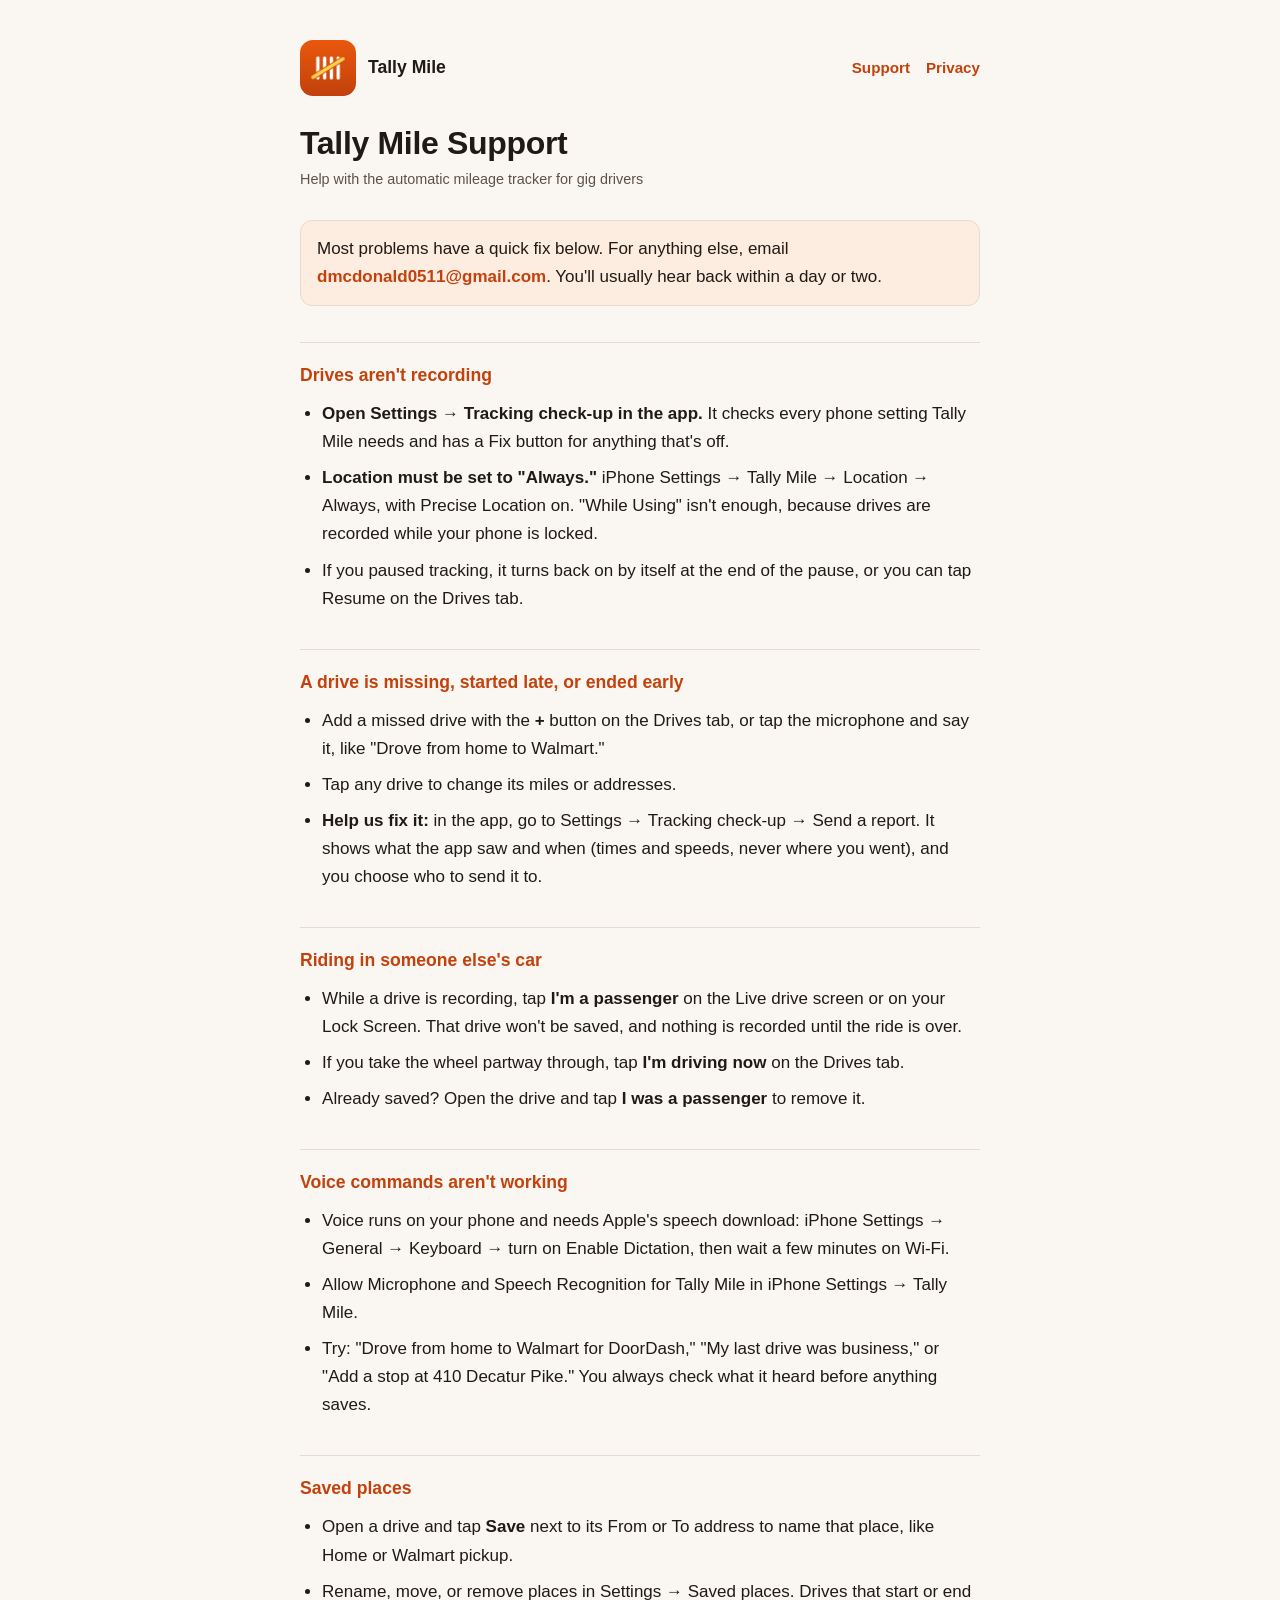
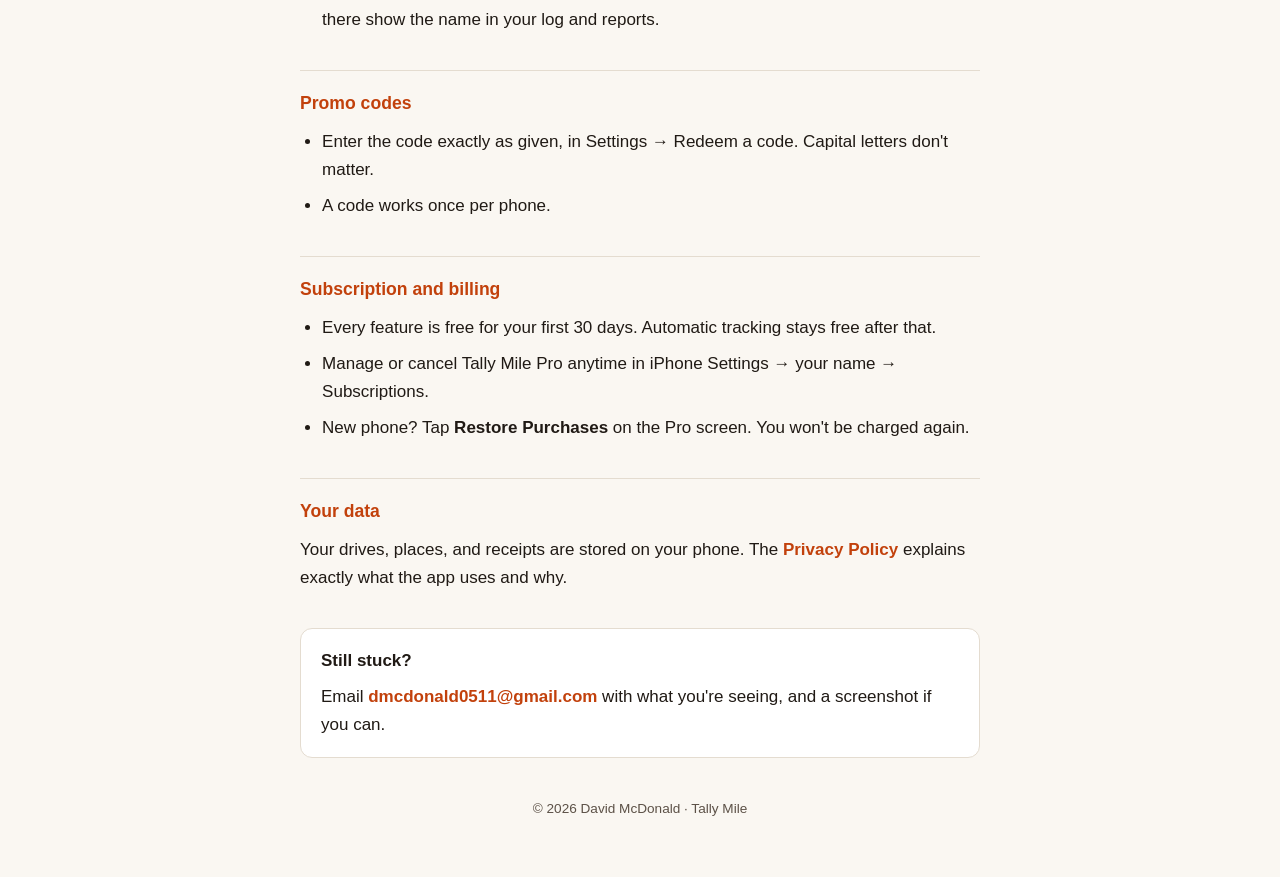
==== index.html @ 379bca7c "Tally Mile support and privacy pages Co-Authored-By: WOZCODE <contact@withwoz.com>" ====
<!doctype html>
<html lang="en">
<head>
  <meta charset="utf-8">
  <meta name="viewport" content="width=device-width, initial-scale=1">
  <title>Tally Mile Support</title>
  <meta name="description" content="Help with Tally Mile, the automatic mileage tracker for gig drivers.">
  <link rel="icon" href="icon.png">
  <link rel="stylesheet" href="style.css">
</head>
<body>
<div class="wrap">
  <header>
    <img src="icon.png" alt="">
    <span class="brand">Tally Mile</span>
    <nav><a href="./">Support</a><a href="privacy/">Privacy</a></nav>
  </header>

  <h1>Tally Mile Support</h1>
  <p class="meta">Help with the automatic mileage tracker for gig drivers</p>

  <p class="callout">Most problems have a quick fix below. For anything else, email <a href="mailto:dmcdonald0511@gmail.com">dmcdonald0511@gmail.com</a>. You'll usually hear back within a day or two.</p>

  <h2>Drives aren't recording</h2>
  <ul>
    <li><strong>Open Settings → Tracking check-up in the app.</strong> It checks every phone setting Tally Mile needs and has a Fix button for anything that's off.</li>
    <li><strong>Location must be set to "Always."</strong> iPhone Settings → Tally Mile → Location → Always, with Precise Location on. "While Using" isn't enough, because drives are recorded while your phone is locked.</li>
    <li>If you paused tracking, it turns back on by itself at the end of the pause, or you can tap Resume on the Drives tab.</li>
  </ul>

  <h2>A drive is missing, started late, or ended early</h2>
  <ul>
    <li>Add a missed drive with the <strong>+</strong> button on the Drives tab, or tap the microphone and say it, like "Drove from home to Walmart."</li>
    <li>Tap any drive to change its miles or addresses.</li>
    <li><strong>Help us fix it:</strong> in the app, go to Settings → Tracking check-up → Send a report. It shows what the app saw and when (times and speeds, never where you went), and you choose who to send it to.</li>
  </ul>

  <h2>Riding in someone else's car</h2>
  <ul>
    <li>While a drive is recording, tap <strong>I'm a passenger</strong> on the Live drive screen or on your Lock Screen. That drive won't be saved, and nothing is recorded until the ride is over.</li>
    <li>If you take the wheel partway through, tap <strong>I'm driving now</strong> on the Drives tab.</li>
    <li>Already saved? Open the drive and tap <strong>I was a passenger</strong> to remove it.</li>
  </ul>

  <h2>Voice commands aren't working</h2>
  <ul>
    <li>Voice runs on your phone and needs Apple's speech download: iPhone Settings → General → Keyboard → turn on Enable Dictation, then wait a few minutes on Wi-Fi.</li>
    <li>Allow Microphone and Speech Recognition for Tally Mile in iPhone Settings → Tally Mile.</li>
    <li>Try: "Drove from home to Walmart for DoorDash," "My last drive was business," or "Add a stop at 410 Decatur Pike." You always check what it heard before anything saves.</li>
  </ul>

  <h2>Saved places</h2>
  <ul>
    <li>Open a drive and tap <strong>Save</strong> next to its From or To address to name that place, like Home or Walmart pickup.</li>
    <li>Rename, move, or remove places in Settings → Saved places. Drives that start or end there show the name in your log and reports.</li>
  </ul>

  <h2>Promo codes</h2>
  <ul>
    <li>Enter the code exactly as given, in Settings → Redeem a code. Capital letters don't matter.</li>
    <li>A code works once per phone.</li>
  </ul>

  <h2>Subscription and billing</h2>
  <ul>
    <li>Every feature is free for your first 30 days. Automatic tracking stays free after that.</li>
    <li>Manage or cancel Tally Mile Pro anytime in iPhone Settings → your name → Subscriptions.</li>
    <li>New phone? Tap <strong>Restore Purchases</strong> on the Pro screen. You won't be charged again.</li>
  </ul>

  <h2>Your data</h2>
  <p>Your drives, places, and receipts are stored on your phone. The <a href="privacy/">Privacy Policy</a> explains exactly what the app uses and why.</p>

  <div class="contact">
    <strong>Still stuck?</strong>
    <p style="margin:8px 0 0">Email <a href="mailto:dmcdonald0511@gmail.com">dmcdonald0511@gmail.com</a> with what you're seeing, and a screenshot if you can.</p>
  </div>

  <footer>© 2026 David McDonald · Tally Mile</footer>
</div>
</body>
</html>
---- style.css ----
:root {
  --ink: #201a15;
  --ink-soft: #5c5147;
  --paper: #faf7f2;
  --paper-raised: #ffffff;
  --line: #e4dcd0;
  --accent: #c2410c;
  --accent-soft: #fdece0;
  color-scheme: light;
}
@media (prefers-color-scheme: dark) {
  :root {
    --ink: #f2ede4;
    --ink-soft: #b8ada0;
    --paper: #1a1613;
    --paper-raised: #241f1a;
    --line: #3a322a;
    --accent: #ff8a4c;
    --accent-soft: #3a2318;
    color-scheme: dark;
  }
}
* { box-sizing: border-box; }
body {
  margin: 0;
  background: var(--paper);
  color: var(--ink);
  font: 17px/1.65 -apple-system, BlinkMacSystemFont, 'Segoe UI', Roboto, sans-serif;
  padding: 40px 16px 56px;
}
.wrap { max-width: 680px; margin: 0 auto; }
header { display: flex; align-items: center; gap: 12px; margin-bottom: 28px; }
header img { width: 56px; height: 56px; border-radius: 13px; }
header .brand { font-weight: 800; font-size: 1.1rem; }
header nav { margin-left: auto; display: flex; gap: 16px; font-size: 0.95rem; }
a { color: var(--accent); font-weight: 600; text-decoration: none; }
a:hover { text-decoration: underline; }
h1 { font-size: 2rem; line-height: 1.2; letter-spacing: -0.01em; margin: 0 0 6px; }
.meta { color: var(--ink-soft); font-size: 0.9rem; margin: 0 0 28px; }
h2 {
  font-size: 1.1rem;
  color: var(--accent);
  margin: 36px 0 10px;
  padding-top: 18px;
  border-top: 1px solid var(--line);
}
p { margin: 0 0 14px; }
ul { margin: 0 0 14px; padding-left: 1.3em; }
li { margin-bottom: 8px; }
.callout {
  background: var(--accent-soft);
  border: 1px solid var(--line);
  border-radius: 12px;
  padding: 14px 16px;
  margin: 0 0 8px;
}
.table-wrap { overflow-x: auto; margin: 8px 0 14px; }
table {
  width: 100%;
  border-collapse: collapse;
  font-size: 0.92rem;
  background: var(--paper-raised);
  border: 1px solid var(--line);
}
th, td { text-align: left; padding: 10px 12px; border-bottom: 1px solid var(--line); vertical-align: top; }
th { color: var(--ink-soft); font-size: 0.78rem; text-transform: uppercase; letter-spacing: 0.04em; }
.contact {
  background: var(--paper-raised);
  border: 1px solid var(--line);
  border-radius: 12px;
  padding: 18px 20px;
  margin-top: 36px;
}
footer { color: var(--ink-soft); font-size: 0.85rem; margin-top: 40px; text-align: center; }
@media (max-width: 480px) {
  h1 { font-size: 1.6rem; }
  header nav { gap: 12px; }
}
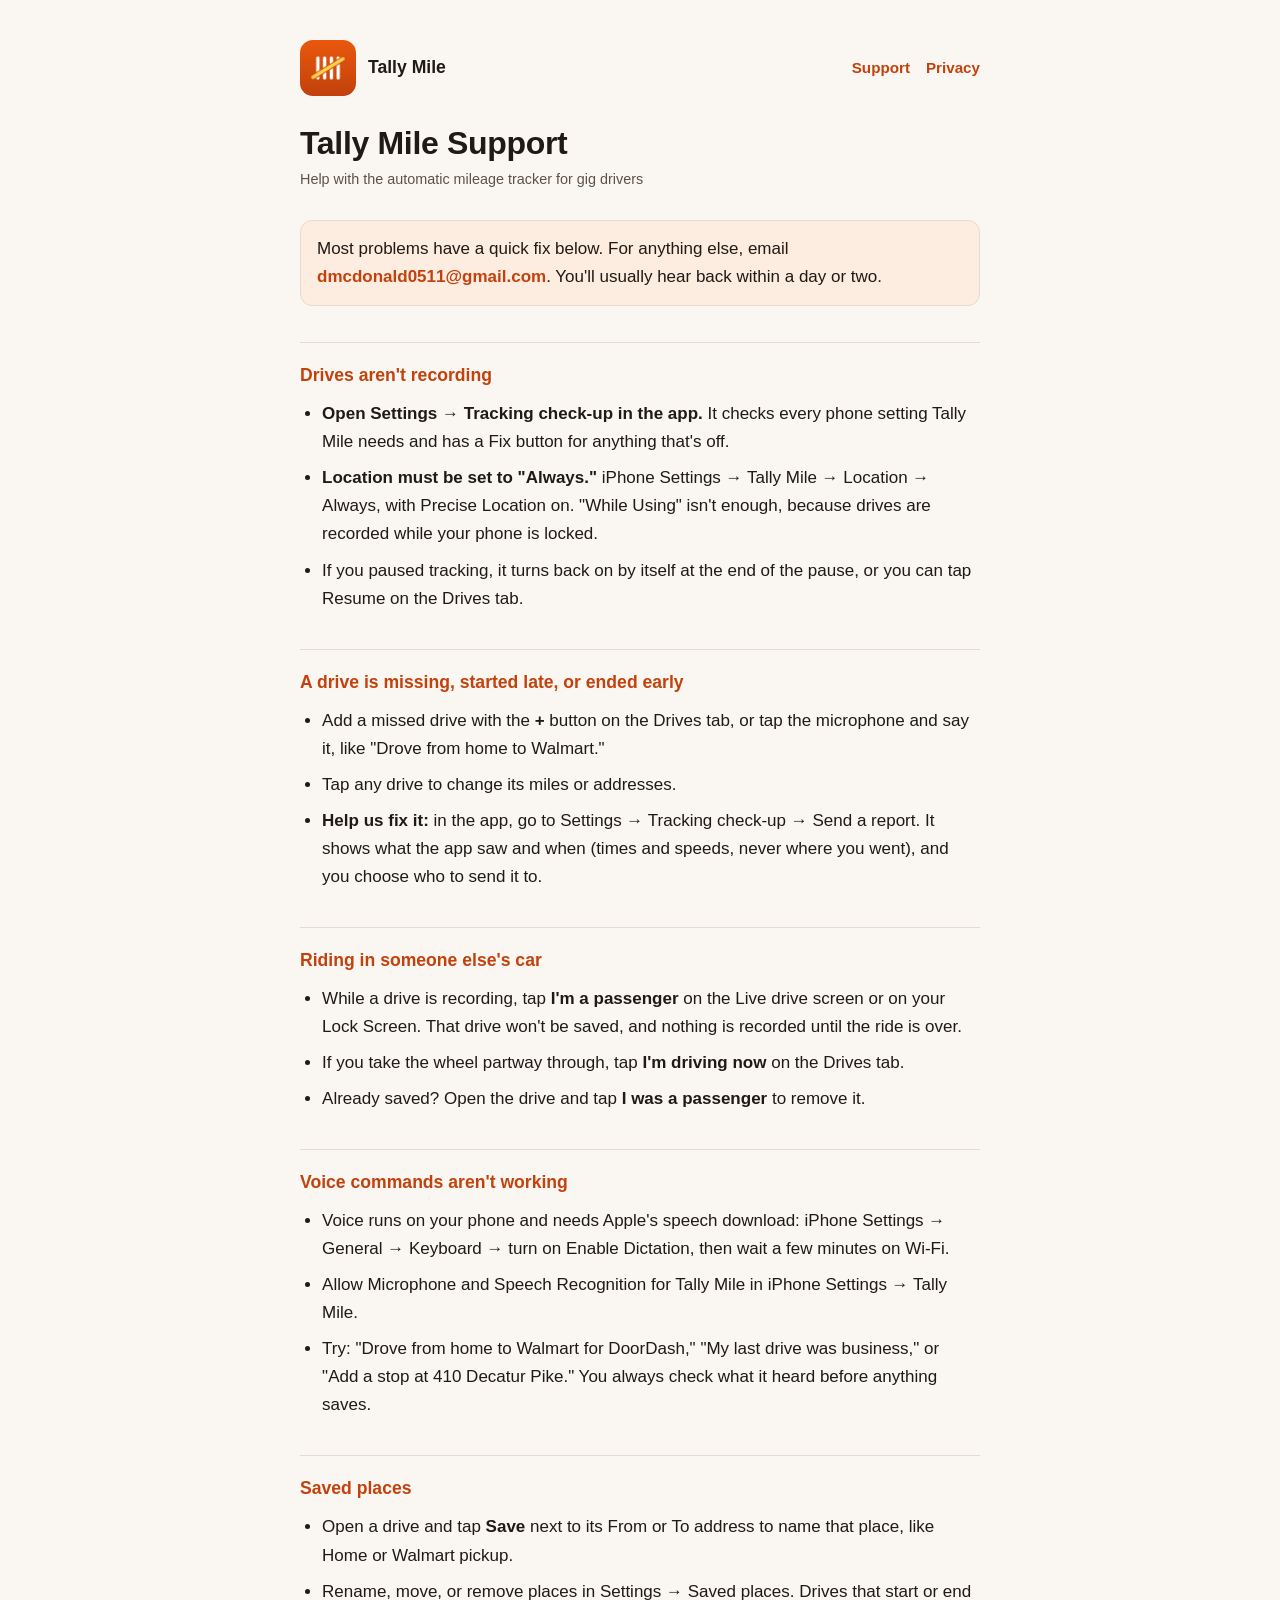
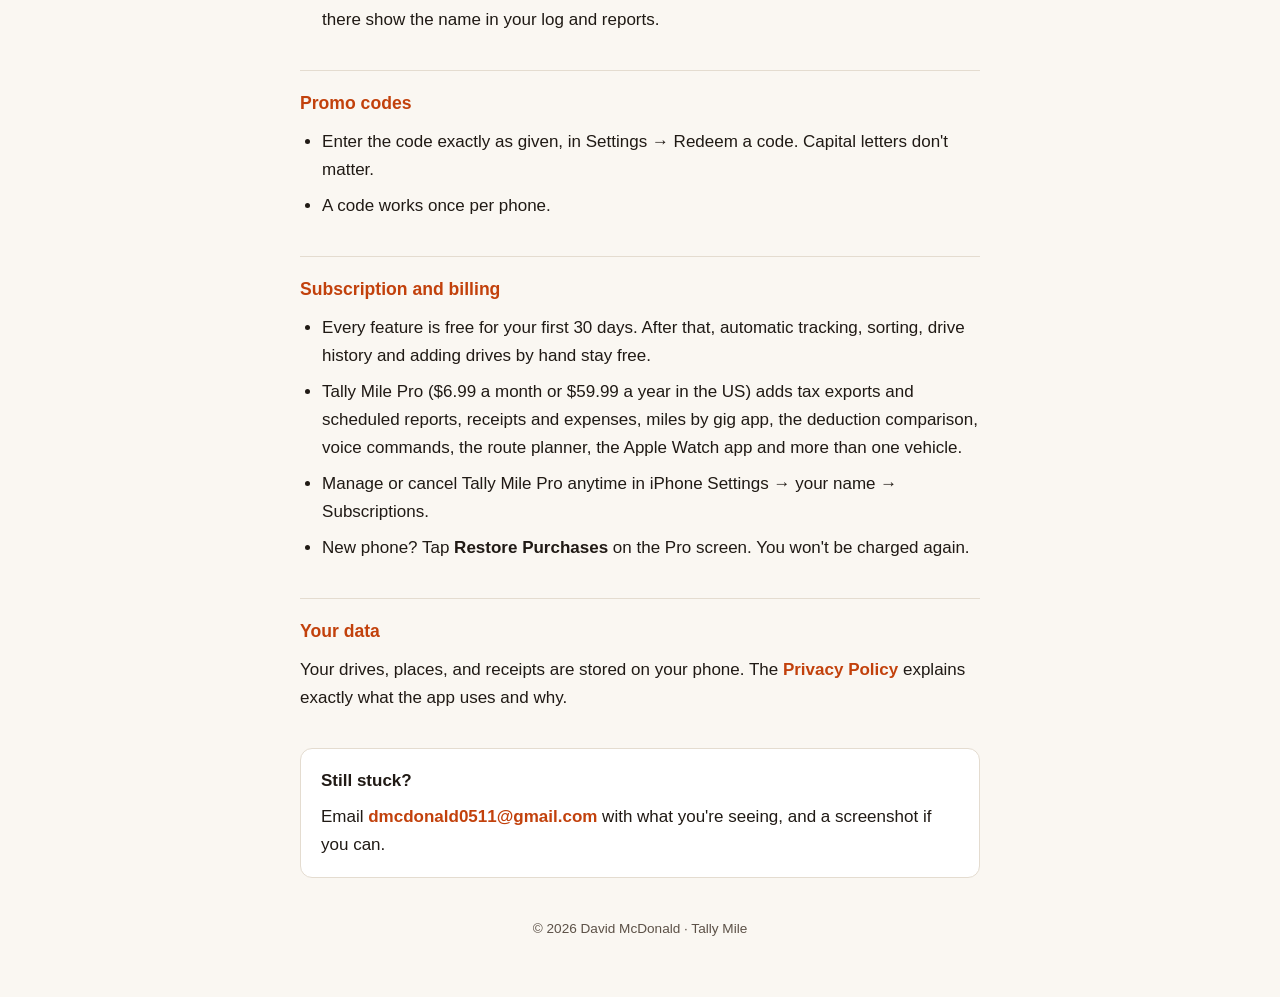
==== commit 394926c2: "Support page: what's free and what's in Pro Co-Authored-By: WOZCODE <contact@withwoz.com>" ====
--- a/index.html
+++ b/index.html
@@ -63,7 +63,8 @@
 
   <h2>Subscription and billing</h2>
   <ul>
-    <li>Every feature is free for your first 30 days. Automatic tracking stays free after that.</li>
+    <li>Every feature is free for your first 30 days. After that, automatic tracking, sorting, drive history and adding drives by hand stay free.</li>
+    <li>Tally Mile Pro ($6.99 a month or $59.99 a year in the US) adds tax exports and scheduled reports, receipts and expenses, miles by gig app, the deduction comparison, voice commands, the route planner, the Apple Watch app and more than one vehicle.</li>
     <li>Manage or cancel Tally Mile Pro anytime in iPhone Settings → your name → Subscriptions.</li>
     <li>New phone? Tap <strong>Restore Purchases</strong> on the Pro screen. You won't be charged again.</li>
   </ul>
